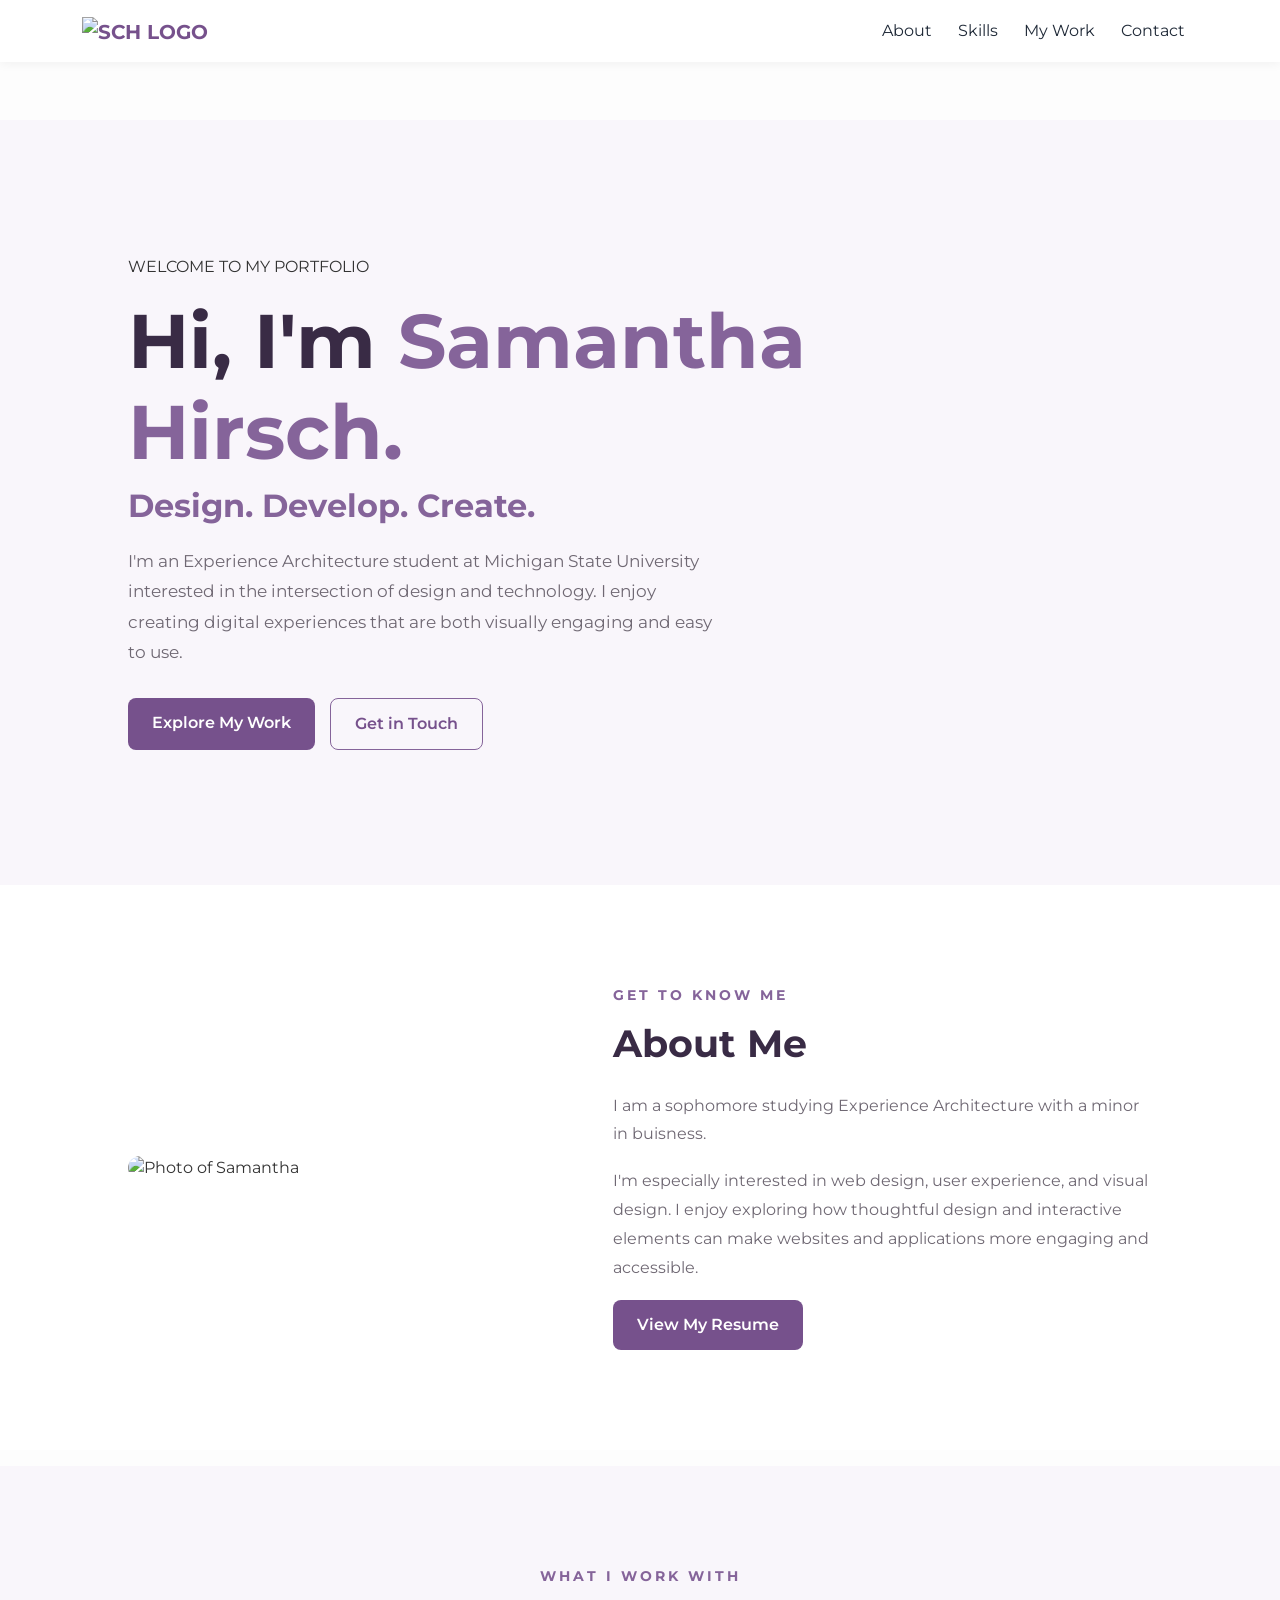
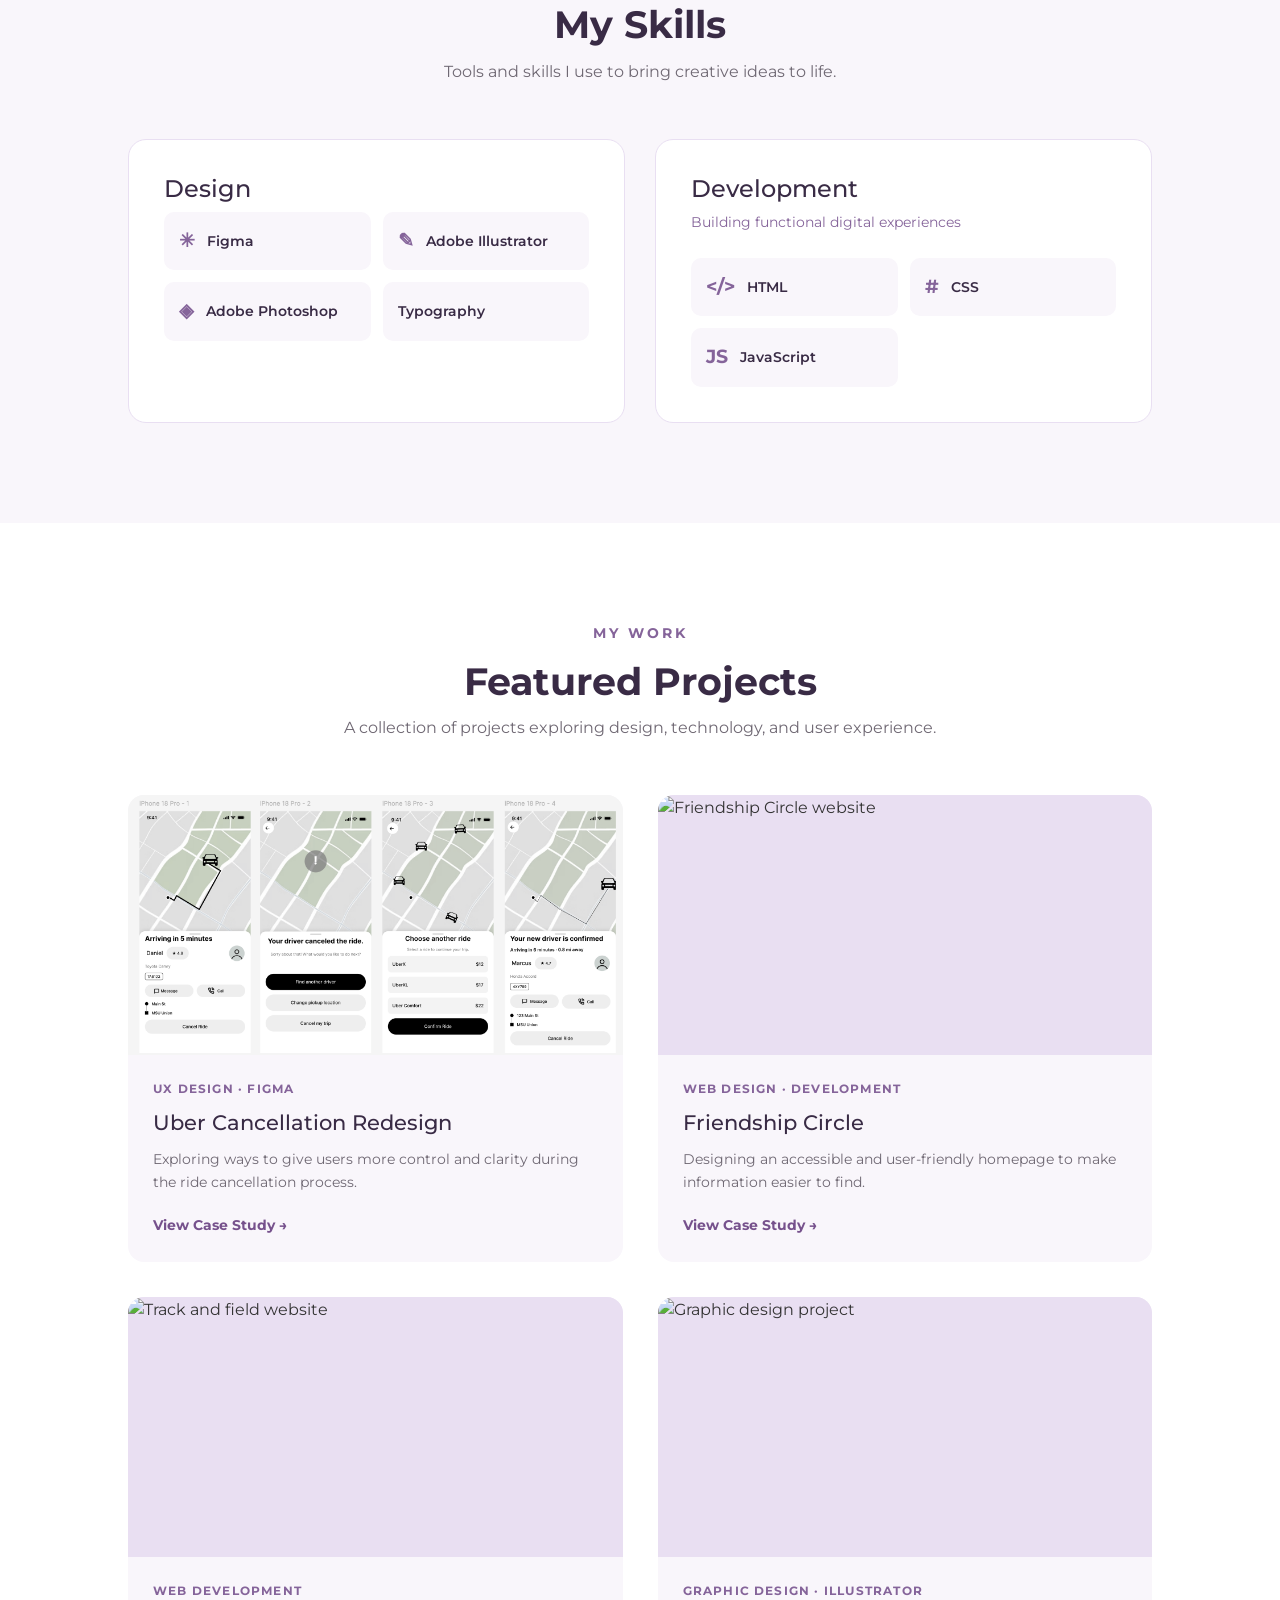
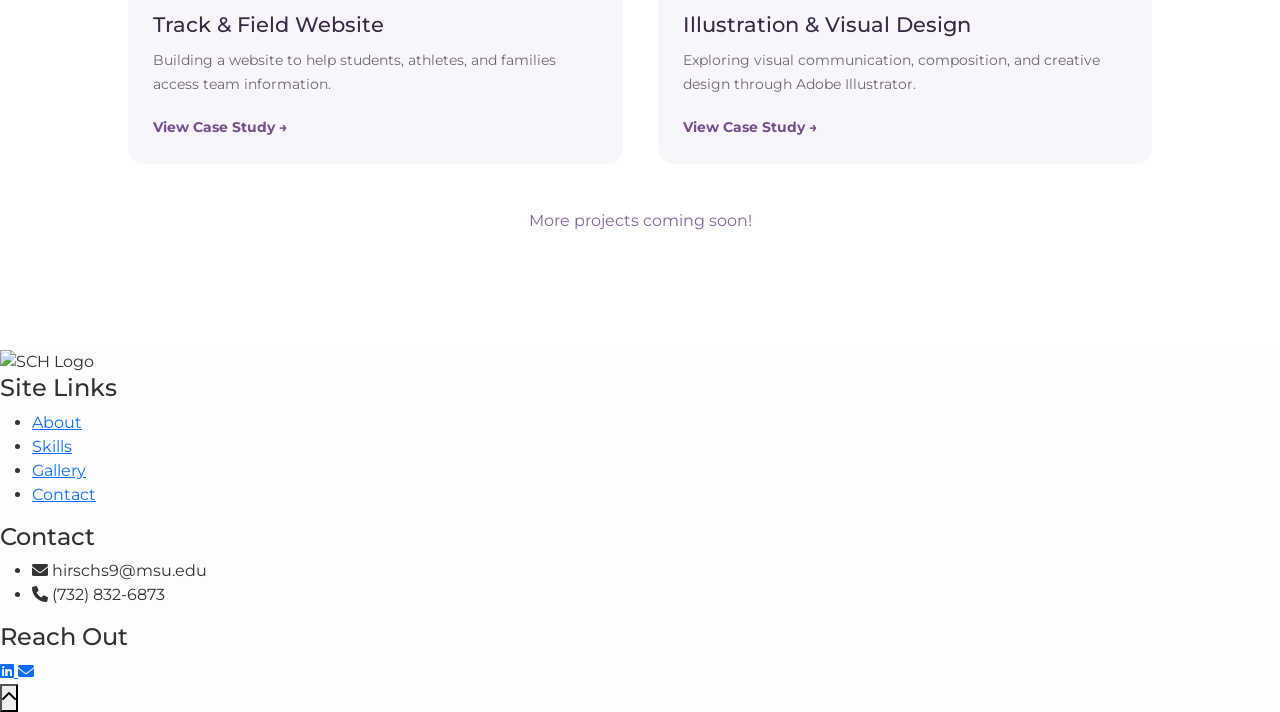
==== index.html @ 7dc7e7a7 "progress!!" ====
<!DOCTYPE html>
<html lang="en">

<head>
  <title> Samantha Hirsch Portfolio</title>
  <meta charset="utf-8" />
  <meta name="viewport" content="width=device-width, initial-scale=1" />
  <link rel="icon" type="image/x-icon" href="imgs/logo.png">
  <!-- Google Fonts -->
  <link href="https://fonts.googleapis.com/css2?family=Montserrat:wght@400;600;700&display=swap" rel="stylesheet" />
  <link rel="stylesheet" href="https://use.typekit.net/flj6loo.css">
  <!-- Bootstrap CSS -->
  <link href="https://cdn.jsdelivr.net/npm/bootstrap@5.3.2/dist/css/bootstrap.min.css" rel="stylesheet" />
  <link href="https://cdnjs.cloudflare.com/ajax/libs/font-awesome/6.0.0-beta3/css/all.min.css" rel="stylesheet" />
  <link rel="stylesheet" href="css/style.css" />
  <link rel="stylesheet" href="css/gallery.css" />
  <link rel="stylesheet" href="css/skills.css">
  <link rel="stylesheet" href="css/footer.css">

</head>

<body>
  <!-- Navbar -->
  <nav class="navbar navbar-expand-lg fixed-top">
    <div class="container">
      <a class="navbar-brand fw-bold text-uppercase" href="#">
        <img class="img-fluid" src="imgs/logo.png" width="50px" height="50px" alt="SCH Logo">
      </a>
      <button class="navbar-toggler custom-toggler" type="button" data-bs-toggle="collapse" data-bs-target="#navbarNav">
        <span class="line"></span><span class="line"></span><span class="line"></span>
      </button>
      <div class="collapse navbar-collapse" id="navbarNav">
        <ul class="navbar-nav ms-auto">
          <li class="nav-item">
            <a class="nav-link" href="#about">About</a>
          </li>
          <li class="nav-item">
            <a class="nav-link" href="#skills">Skills</a>
          </li>
          <li class="nav-item">
            <a class="nav-link" href="#projects"> My Work</a>
          </li>
          <li class="nav-item">
            <a class="nav-link" href="#contact">Contact</a>
          </li>
        </ul>
      </div>
    </div>
  </nav>
 
  <!-- Welcome Section -->
 <section class="hero" id="home">

            <div class="hero-content">
                <p class="eyebrow">WELCOME TO MY PORTFOLIO</p>

                <h1>
                    Hi, I'm <span>Samantha Hirsch.</span>
                </h1>

                <h2>Design. Develop. Create.</h2>

                <p class="hero-description">
                    I'm an Experience Architecture student at Michigan State University
                    interested in the intersection of design and technology.
                    I enjoy creating digital experiences that are both visually
                    engaging and easy to use.
                </p>

                <div class="hero-buttons">
                    <a href="#projects" class="btn-primary">Explore My Work</a>
                    <a href="#contact" class="btn-secondary">Get in Touch</a>
                </div>
            </div>

        </section>


<!-- ABOUT SECTION -->
<section id="about" class="about">
    <div class="about-container">

        <div class="about-image">
            <img src="imgs/sr.jpeg" alt="Photo of Samantha">
        </div>

        <div class="about-content">
            <p class="section-label">GET TO KNOW ME</p>

            <h2>About Me</h2>

            <p>
                I am a sophomore studying Experience Architecture with a minor in buisness.
            </p>

            <p>
                I'm especially interested in web design, user experience,
                and visual design. I enjoy exploring how thoughtful design
                and interactive elements can make websites and applications
                more engaging and accessible.
            </p>



            <a href="imgs/Samantha Hirsch - Resume (5).pdf"
               class="btn-primary" target="_blank">
                View My Resume
            </a>
        </div>

    </div>
</section>

</a>
</div>
      </p>
       </div>
    </div>
    </div>
  </section>
  <!-- Skills Section -->
  
<!-- SKILLS SECTION -->
<section id="skills" class="skills">
    <div class="skills-container">

        <div class="skills-heading">
            <p class="section-label">WHAT I WORK WITH</p>
            <h2>My Skills</h2>
            <p>Tools and skills I use to bring creative ideas to life.</p>
        </div>

        <div class="skills-groups">

            <!-- DESIGN SKILLS -->
            <div class="skill-group">
                <h3>Design</h3>

                <div class="skill-list">
                    <div class="skill-card">
                        <span class="skill-icon">✳</span>
                        <span>Figma</span>
                    </div>

                    <div class="skill-card">
                        <span class="skill-icon">✎</span>
                        <span>Adobe Illustrator</span>
                    </div>

                    <div class="skill-card">
                        <span class="skill-icon">◈</span>
                        <span>Adobe Photoshop</span>
                    </div>

                    <div class="skill-card">
                        <span>Typography</span>
                    </div>
                </div>
            </div>

            <!-- DEVELOPMENT SKILLS -->
            <div class="skill-group">
                <h3>Development</h3>
                <p class="skill-subtitle">Building functional digital experiences</p>

                <div class="skill-list">
                    <div class="skill-card">
                        <span class="skill-icon">&lt;/&gt;</span>
                        <span>HTML</span>
                    </div>

                    <div class="skill-card">
                        <span class="skill-icon">#</span>
                        <span>CSS</span>
                    </div>

                    <div class="skill-card">
                        <span class="skill-icon">JS</span>
                        <span>JavaScript</span>
                    </div>
                </div>
            </div>

        </div>
    </div>
</section>

  <!--end of skills -->


   <!--start of gallery-->
 
<!-- PROJECTS SECTION -->
<section id="projects" class="projects">
    <div class="projects-container">

        <div class="projects-heading">
            <p class="section-label">MY WORK</p>
            <h2>Featured Projects</h2>
            <p>A collection of projects exploring design, technology, and user experience.</p>
        </div>

        <div class="project-grid">

            <!-- PROJECT 1 -->
            <a href="uber.html" class="project-card">
                <div class="project-image">
                    <img src="imgs/finalfigma.png" alt="Uber app redesign">
                </div>
                <div class="project-info">
                    <p class="project-category">UX DESIGN · FIGMA</p>
                    <h3>Uber Cancellation Redesign</h3>
                    <p>Exploring ways to give users more control and clarity during the ride cancellation process.</p>
                    <span>View Case Study →</span>
                </div>
            </a>

            <!-- PROJECT 2 -->
            <a href="projects/friendship-circle.html" class="project-card">
                <div class="project-image">
                    <img src="imgs/friendship-project.jpg" alt="Friendship Circle website">
                </div>
                <div class="project-info">
                    <p class="project-category">WEB DESIGN · DEVELOPMENT</p>
                    <h3>Friendship Circle</h3>
                    <p>Designing an accessible and user-friendly homepage to make information easier to find.</p>
                    <span>View Case Study →</span>
                </div>
            </a>

            <!-- PROJECT 3 -->
            <a href="projects/track-field.html" class="project-card">
                <div class="project-image">
                    <img src="imgs/track-project.jpg" alt="Track and field website">
                </div>
                <div class="project-info">
                    <p class="project-category">WEB DEVELOPMENT</p>
                    <h3>Track & Field Website</h3>
                    <p>Building a website to help students, athletes, and families access team information.</p>
                    <span>View Case Study →</span>
                </div>
            </a>

            <!-- PROJECT 4 -->
            <a href="projects/graphic-design.html" class="project-card">
                <div class="project-image">
                    <img src="imgs/graphic-project.jpg" alt="Graphic design project">
                </div>
                <div class="project-info">
                    <p class="project-category">GRAPHIC DESIGN · ILLUSTRATOR</p>
                    <h3>Illustration & Visual Design</h3>
                    <p>Exploring visual communication, composition, and creative design through Adobe Illustrator.</p>
                    <span>View Case Study →</span>
                </div>
            </a>

        </div>

        <div class="projects-footer">
            <p>More projects coming soon!</p>
        </div>

    </div>
</section>

  

  
  <!-- Footer -->
  <footer class="footer" id="contact">
    <div class="footer-container">
      <!-- Branding -->
      <div class="footer-brand">
        <div class="logo-container">
          <img src="imgs/logo.png" alt="SCH Logo" class="footer-logo">
        </div>
      </div>
      <!-- Navigation Links -->
      <div class="footer-links">
        <h4 class="footer-heading">Site Links</h4>
        <ul class="footer-nav-list">
          <li><a href="#welcome">About</a></li>
          <li><a href="#skills">Skills</a></li>
          <li><a href="#vue_app">Gallery</a></li>
          <li><a href="#contact">Contact</a></li>
        </ul>
      </div>
      <!-- Contact Info -->
      <div class="footer-contact">
        <h4 class="footer-heading">Contact </h4>
        <ul class="contact-list">
          <li class="contact-item">
            <i class="fas fa-envelope"></i>
            <span>hirschs9@msu.edu</span>
          </li>
          <li class="contact-item">
            <i class="fas fa-phone"></i>
            <span>(732) 832-6873</span>
          </li>
        </ul>
      </div>

      
      <!-- Social Media -->
      <div class="footer-social">
        <h4 class="footer-heading">Reach Out  </h4>
        <div class="social-icons">
          <a href="https://www.linkedin.com/in/samantha-hirsch-7408743b9/" target="_blank" aria-label="GitHub" class="social-icon">
            <i class="fab fa-linkedin"></i>
          </a>
          <a href="mailto:hirschs9@msu.edu" target="_blank" aria-label="Email" class="social-icon">
            <i class="fas fa-envelope"></i>
          </a>
        </div>
      </div>
    </div>
 
  </footer>
  <!-- Scripts -->
  <script src="https://code.jquery.com/jquery-3.6.0.min.js"></script>
  <script src="https://cdn.jsdelivr.net/npm/bootstrap@5.3.2/dist/js/bootstrap.bundle.min.js"></script>
  <script src="https://unpkg.com/vue@3.4.21/dist/vue.global.js"></script>
  <script src="script.js"></script>
    <script src="gallery.js"></script>
<button class="back-to-top" id="backToTopBtn" aria-label="Back to top">
    <i class="fas fa-chevron-up"></i>
</button>
</body>

</html>
---- css/style.css ----
:root {
    --lavender: #e9dff2;
    --light-lavender: #f6f1f9;
    --purple: #76518c;
    --dark-purple: #392b45;
    --cream: #fdfbf8;
    --text: #39343d;
    --muted: #77717b;
    --white: #ffffff;
}


body {
  margin: 0;
  padding-top: 120px;

  scroll-behavior: smooth;
  font-family: 'Montserrat';
  background-color: #fdfdfd;
  color: #333;
}

* {
  margin: 0;
  padding: 0;
  box-sizing: border-box;
}

/* Global heading styles */
h2 {
  color: #8755e4;
  font-weight: 700;
}

h5 {
  font-family: "dupincel-variable";
  color: #7f00b6;
}

/* Lead paragraph styling */
p.lead {
  font-size: 1.1rem;
  color: #4b5563;
}


/* Link styling for lists */
ul.list-unstyled a {
  text-decoration: none;
  color: #7f00b6 !important;
}


/* NAVBAR */

/* Main navbar styling */
.navbar {
  background-color: #ffffff;
  box-shadow: 0 2px 10px rgba(0, 0, 0, 0.05);
  padding: 10px 0;
  position: fixed;
  top: 0;
  z-index: 1000;
}

/* Navigation links */
.navbar .nav-link {
  color: #1f2937;
  margin: 0 5px;
  padding: 8px 15px;
  border-radius: 6px;
  position: relative;
  transition: all 0.3s ease;
  overflow: hidden;
}

/* Nav link hover and active states */
.navbar .nav-link:hover,
.navbar .nav-link.active {
  background-color: #76518c;
  color: #ffffff;
  transform: translateY(-3px);
  box-shadow: 0 4px 8px rgba(135, 85, 228, 0.3);
}

/* Active nav link styling */
.navbar .nav-link.active {
  font-weight: bold;
  border-bottom: 2px solid #76518c;
}

/* Navbar brand */
.navbar-brand {
  margin: 0;
  font-weight: 700;
  color: #76518c !important;
  transition: transform 0.3s ease;
}

.navbar-brand:hover {
  transform: scale(1.05);
}

/* Mobile menu toggle button */
.custom-toggler {
  width: 50px;
  height: 50px;
  border: 2px solid #76518c;
  border-radius: 8px;
  background: transparent;
  display: flex;
  align-items: center;
  justify-content: center;
  position: relative;
}

/* Toggle button lines */
.custom-toggler .line {
  width: 30px;
  height: 4px;
  background-color: #76518c;
  position: absolute;
  left: 50%;
  transform: translateX(-50%);
  border-radius: 2px;
  transition: transform 0.3s, opacity 0.3s;
}

/* Individual line positioning */
.custom-toggler .line:nth-child(1) {
  top: 14px;
}

.custom-toggler .line:nth-child(2) {
  top: 50%;
  transform: translateX(-50%) translateY(-50%);
}

.custom-toggler .line:nth-child(3) {
  bottom: 14px;
}

/* Toggle button animation when expanded */
.custom-toggler[aria-expanded="true"] .line:nth-child(1) {
  top: 50%;
  transform: translateX(-50%) translateY(-50%) rotate(45deg);
}

.custom-toggler[aria-expanded="true"] .line:nth-child(2) {
  opacity: 0;
}

.custom-toggler[aria-expanded="true"] .line:nth-child(3) {
  top: 50%;
  transform: translateX(-50%) translateY(-50%) rotate(-45deg);
}

/* ===========================
   4. WELCOME SECTION
=========================== */

/* Welcome section layout */
.welcome-section {
 padding: 120px 0 80px 0;}


/* Profile image container */
.welcome-section .image-container {
  padding: 10px;
  border-radius: 50%;
  display: inline-block;
}

/* Profile image styling */
.welcome-section .profile-img {
  width: 50px;
  height: 50px;
  object-fit: cover;
  border-radius: 50%;
  box-shadow: 0 8px 20px rgba(0, 0, 0, 0.15);
  object-position: 80% 20%;
  border: 4px solid white;
  transition: all 0.3s ease;
}

/* Profile image hover effect */
.welcome-section .profile-img:hover {
  transform: scale(1.05);
  box-shadow: 0 12px 24px rgba(0, 0, 0, 0.2);
}

/* Introduction text styling */
.welcome-section .intro-text {
  padding-left: 15px;
  border-left: 3px solid rgba(0, 86, 179, 0.3);
}

/* Call-to-action buttons */
.welcome-section .cta-buttons {
  margin-top: 20px;
}

/* Welcome section responsive design */
@media (max-width: 768px) {
  .welcome-section h2:after {
    left: 50%;
    transform: translateX(-50%);
  }
  
  .welcome-section .intro-text {
    padding-left: 0;
    border-left: none;
    text-align: center;
  } 
}



.resume-btn {
  display: inline-block;
  margin-top: 20px;
  padding: 12px 28px;
  background-color: #8755e4;
  color: white;
  text-decoration: none;
  border-radius: 25px;
  font-weight: 600;
  transition: all 0.3s ease;
}

.resume-btn:hover {
  background-color: #7f00b6;
  color: white;
  transform: translateY(-2px);
  box-shadow: 0 4px 10px rgba(0, 0, 0, 0.15);
}


/* HERO SECTION */

.hero {
    min-height: 85vh;
    display: flex;
    align-items: center;
    padding: 100px 10%;
    background-color: #F9F6FB;
}

.hero-content {
    max-width: 750px;
}

.hero-intro,
.section-label {
    color: #85649A;
    font-size: 14px;
    font-weight: 700;
    letter-spacing: 3px;
    margin-bottom: 15px;
}

.hero h1 {
    font-family: 'Montserrat', sans-serif;
    font-size: clamp(42px, 7vw, 76px);
    font-weight: 700;
    color: #392B45;
    margin-bottom: 10px;
}

.hero h1 span {
    color: #85649A;
}

.hero h2 {
    font-family: 'Montserrat', sans-serif;
    font-size: clamp(22px, 3vw, 32px);
    color: #85649A;
    margin-bottom: 20px;
}

.hero-description {
    font-size: 17px;
    line-height: 1.8;
    color: #6F6873;
    max-width: 600px;
    margin-bottom: 30px;
}

.hero-buttons {
    display: flex;
    gap: 15px;
    flex-wrap: wrap;
}

.btn-primary,
.btn-secondary {
    display: inline-block;
    padding: 13px 24px;
    border-radius: 8px;
    text-decoration: none;
    font-weight: 600;
    transition: 0.3s ease;
}

.btn-primary {
    background-color: #76518C;
    color: white;
}

.btn-primary:hover {
    background-color: #392B45;
    color: white;
    transform: translateY(-3px);
}

.btn-secondary {
    border: 1px solid #85649A;
    color: #76518C;
}

.btn-secondary:hover {
    background-color: #E9DFF2;
    transform: translateY(-3px);
}


/* ABOUT SECTION */

.about {
    padding: 100px 10%;
    background-color: white;
}

.about-container {
    display: flex;
    align-items: center;
    gap: 70px;
    max-width: 1150px;
    margin: auto;
}

.about-image {
    flex: 1;
}

.about-image img {
    width: 100%;
    max-width: 380px;
    border-radius: 18px;
    object-fit: cover;
}

.about-content {
    flex: 1.3;
}

.about-content h2 {
    font-family: 'Montserrat', sans-serif;
    font-size: 38px;
    color: #392B45;
    margin-bottom: 25px;
}

.about-content p:not(.section-label) {
    color: #6F6873;
    font-size: 16px;
    line-height: 1.8;
    margin-bottom: 18px;
}

/* MOBILE RESPONSIVENESS */

@media (max-width: 768px) {
    .hero {
        min-height: 75vh;
        padding: 80px 7%;
    }

    .about {
        padding: 70px 7%;
    }

    .about-container {
        flex-direction: column;
        gap: 35px;
    }

    .about-image img {
        max-width: 100%;
    }
}
---- css/gallery.css ----
/* PROJECTS SECTION */

.projects {
    padding: 100px 10%;
    background-color: white;
}

.projects-container {
    max-width: 1150px;
    margin: auto;
}

.projects-heading {
    text-align: center;
    margin-bottom: 55px;
}

.projects-heading h2 {
    font-family: 'Montserrat', sans-serif;
    font-size: 38px;
    color: #392B45;
    margin-bottom: 12px;
}

.projects-heading > p:last-child {
    color: #6F6873;
}

.project-grid {
    display: grid;
    grid-template-columns: repeat(2, 1fr);
    gap: 35px;
}

.project-card {
    text-decoration: none;
    color: inherit;
    background-color: #F9F6FB;
    border-radius: 16px;
    overflow: hidden;
    transition: 0.3s ease;
}

.project-card:hover {
    transform: translateY(-6px);
    box-shadow: 0 12px 30px rgba(57, 43, 69, 0.10);
}

.project-image {
    width: 100%;
    height: 260px;
    overflow: hidden;
    background-color: #E9DFF2;
}

.project-image img {
    width: 100%;
    height: 100%;
    object-fit: cover;
    transition: transform 0.4s ease;
}

.project-card:hover .project-image img {
    transform: scale(1.04);
}

.project-info {
    padding: 25px;
}

.project-category {
    color: #85649A;
    font-size: 12px;
    font-weight: 700;
    letter-spacing: 1.2px;
    margin-bottom: 12px;
}

.project-info h3 {
    font-family: 'Montserrat', sans-serif;
    font-size: 21px;
    color: #392B45;
    margin-bottom: 12px;
}

.project-info p:not(.project-category) {
    color: #6F6873;
    font-size: 14px;
    line-height: 1.7;
    margin-bottom: 18px;
}

.project-info span {
    color: #76518C;
    font-size: 14px;
    font-weight: 700;
}

.projects-footer {
    text-align: center;
    margin-top: 45px;
    color: #85649A;
}

@media (max-width: 768px) {
    .project-grid {
        grid-template-columns: 1fr;
    }

    .projects {
        padding: 70px 7%;
    }
}
---- css/skills.css ----
/* SKILLS SECTION */

.skills {
    padding: 100px 10%;
    background-color: #F9F6FB;
}

.skills-container {
    max-width: 1150px;
    margin: auto;
}

.skills-heading {
    text-align: center;
    margin-bottom: 55px;
}

.skills-heading h2 {
    font-family: 'Montserrat', sans-serif;
    font-size: 38px;
    color: #392B45;
    margin-bottom: 12px;
}

.skills-heading > p:last-child {
    color: #6F6873;
    font-size: 16px;
}

.skills-groups {
    display: grid;
    grid-template-columns: repeat(2, 1fr);
    gap: 30px;
}

.skill-group {
    background-color: white;
    padding: 35px;
    border-radius: 18px;
    border: 1px solid #E9DFF2;
}

.skill-group h3 {
    font-family: 'Montserrat', sans-serif;
    font-size: 24px;
    color: #392B45;
    margin-bottom: 8px;
}

.skill-subtitle {
    color: #85649A;
    font-size: 14px;
    margin-bottom: 25px;
}

.skill-list {
    display: grid;
    grid-template-columns: repeat(2, 1fr);
    gap: 12px;
}

.skill-card {
    display: flex;
    align-items: center;
    gap: 12px;
    padding: 15px;
    background-color: #F9F6FB;
    border-radius: 10px;
    color: #392B45;
    font-size: 14px;
    font-weight: 600;
    transition: 0.3s ease;
}

.skill-card:hover {
    background-color: #E9DFF2;
    transform: translateY(-4px);
}

.skill-icon {
    color: #85649A;
    font-size: 19px;
    font-weight: 700;
}

@media (max-width: 768px) {
    .skills {
        padding: 70px 7%;
    }

    .skills-groups {
        grid-template-columns: 1fr;
    }
}
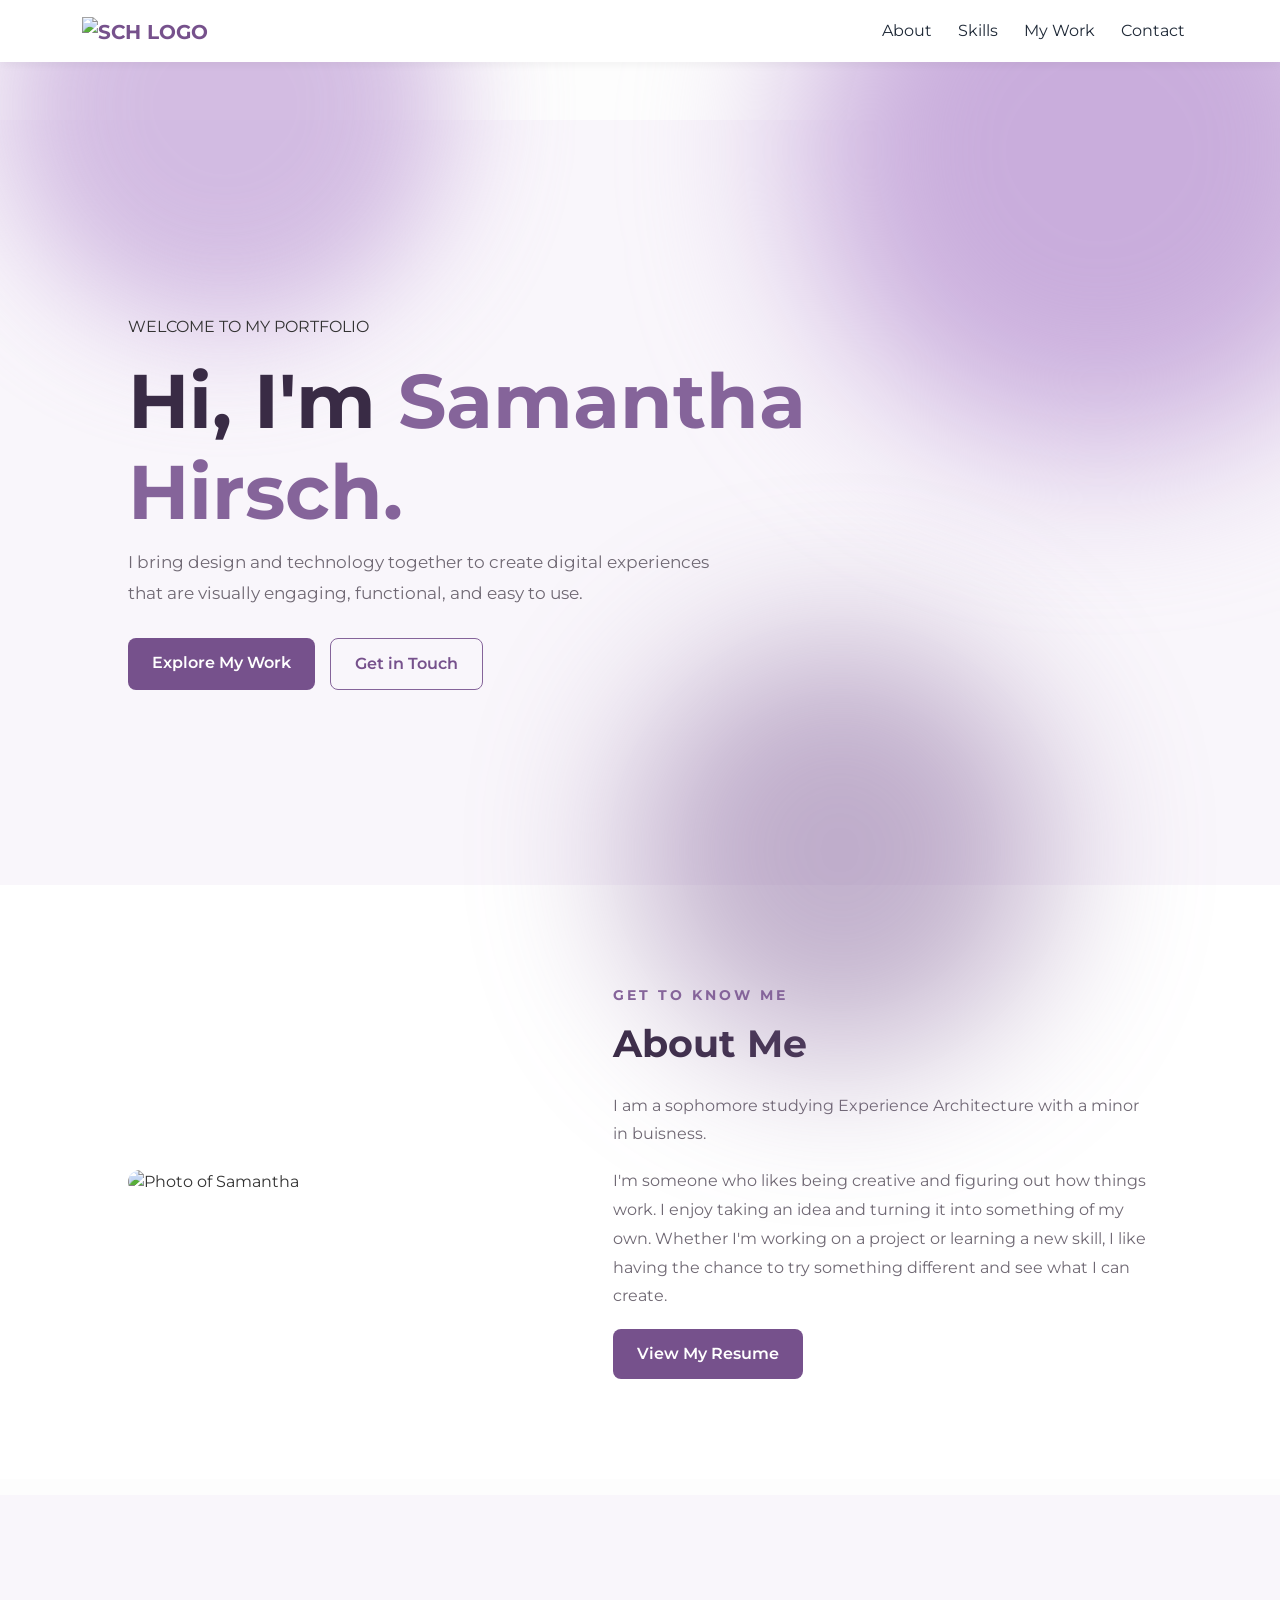
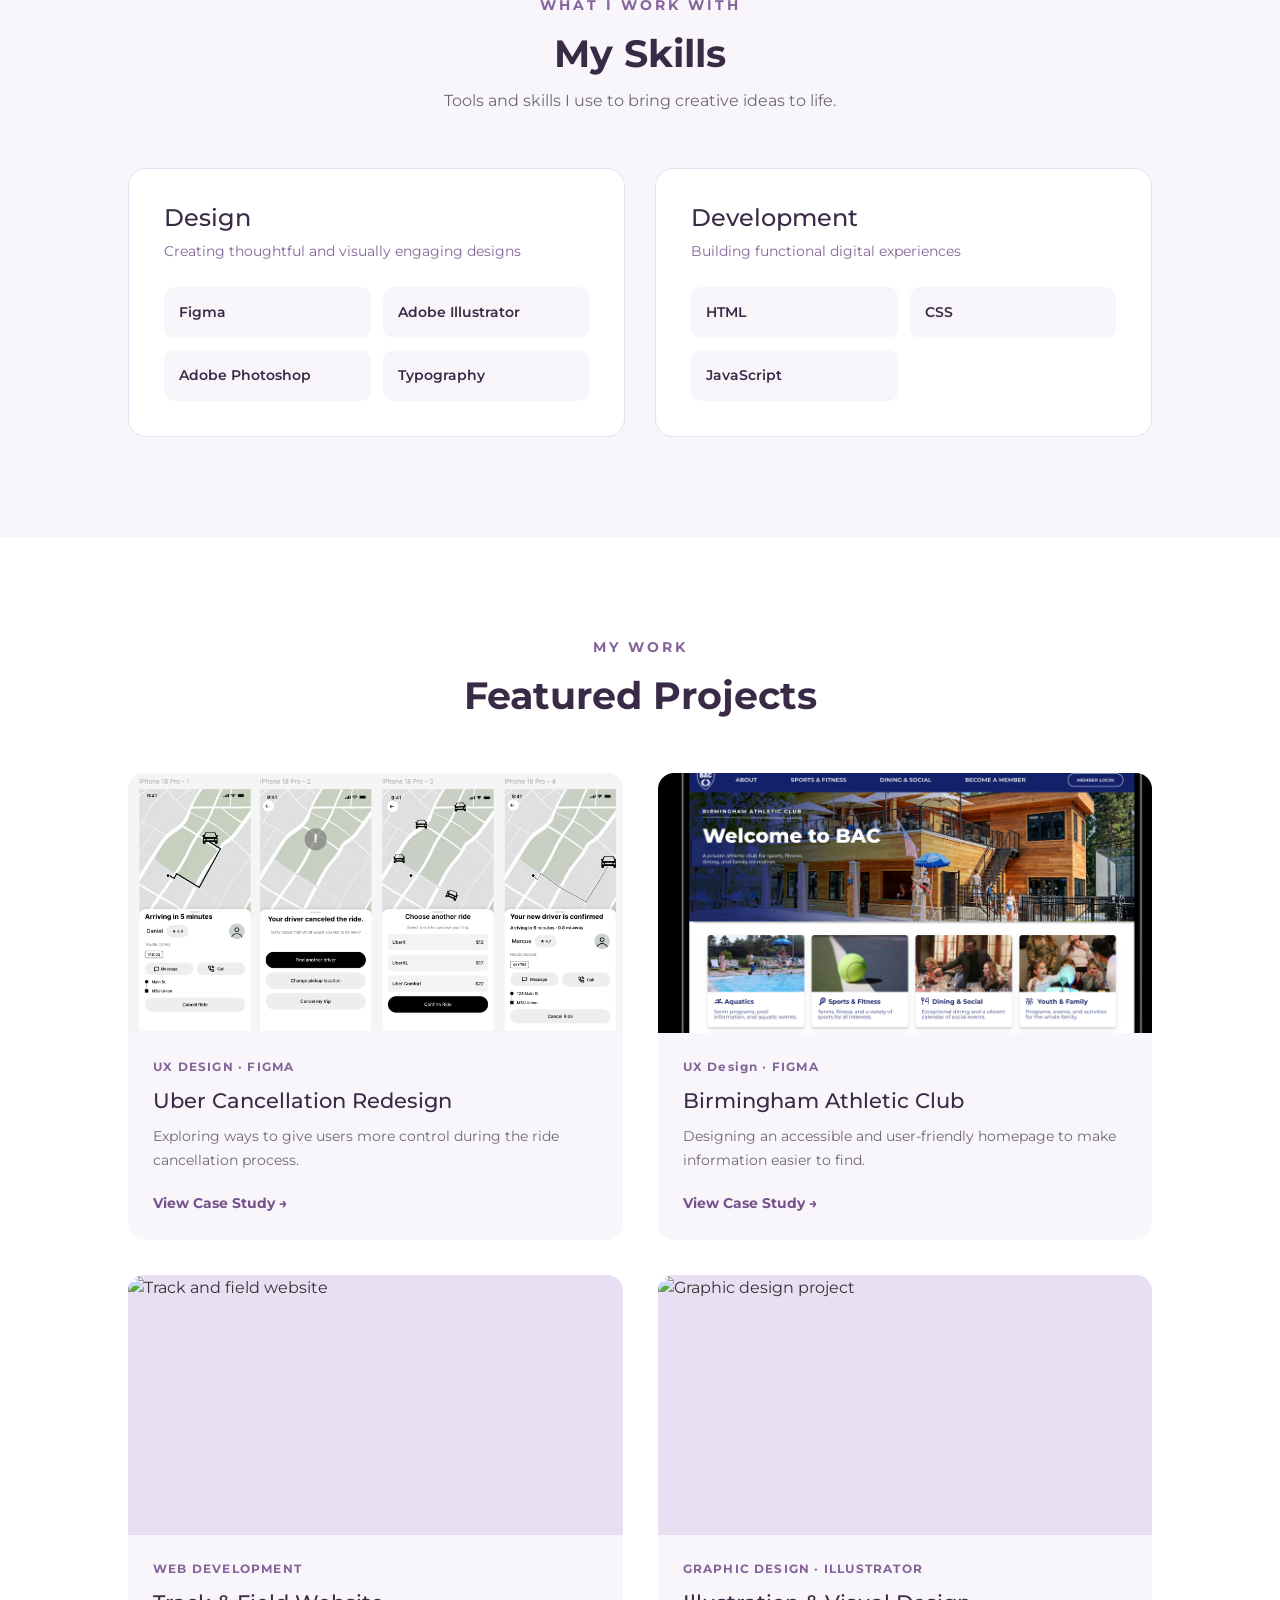
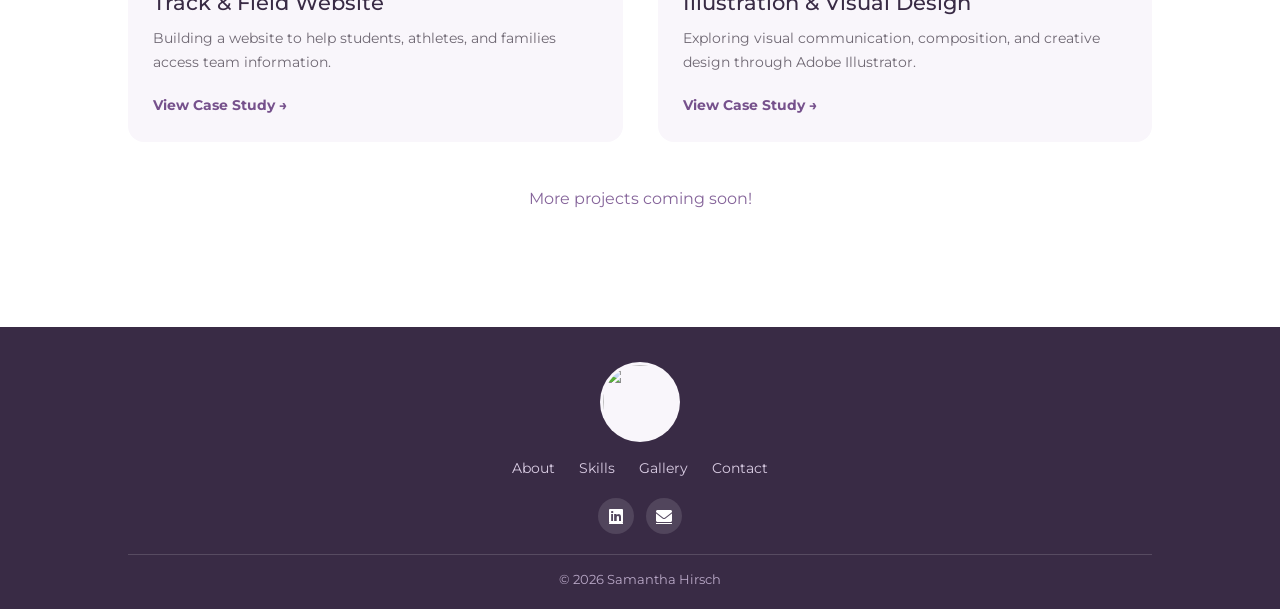
==== commit 2428b4d1: "cool!" ====
--- a/index.html
+++ b/index.html
@@ -50,6 +50,7 @@
  
   <!-- Welcome Section -->
  <section class="hero" id="home">
+    <div class="glow-left"></div>
 
             <div class="hero-content">
                 <p class="eyebrow">WELCOME TO MY PORTFOLIO</p>
@@ -58,13 +59,8 @@
                     Hi, I'm <span>Samantha Hirsch.</span>
                 </h1>
 
-                <h2>Design. Develop. Create.</h2>
-
                 <p class="hero-description">
-                    I'm an Experience Architecture student at Michigan State University
-                    interested in the intersection of design and technology.
-                    I enjoy creating digital experiences that are both visually
-                    engaging and easy to use.
+                    I bring design and technology together to create digital experiences that are visually engaging, functional, and easy to use.
                 </p>
 
                 <div class="hero-buttons">
@@ -72,6 +68,7 @@
                     <a href="#contact" class="btn-secondary">Get in Touch</a>
                 </div>
             </div>
+            
 
         </section>
 
@@ -94,10 +91,7 @@
             </p>
 
             <p>
-                I'm especially interested in web design, user experience,
-                and visual design. I enjoy exploring how thoughtful design
-                and interactive elements can make websites and applications
-                more engaging and accessible.
+                I'm someone who likes being creative and figuring out how things work. I enjoy taking an idea and turning it into something of my own. Whether I'm working on a project or learning a new skill, I like having the chance to try something different and see what I can create.
             </p>
 
 
@@ -135,20 +129,18 @@
             <!-- DESIGN SKILLS -->
             <div class="skill-group">
                 <h3>Design</h3>
+                <p class="skill-subtitle"> Creating thoughtful and visually engaging designs </p>
 
                 <div class="skill-list">
                     <div class="skill-card">
-                        <span class="skill-icon">✳</span>
                         <span>Figma</span>
                     </div>
 
                     <div class="skill-card">
-                        <span class="skill-icon">✎</span>
                         <span>Adobe Illustrator</span>
                     </div>
 
                     <div class="skill-card">
-                        <span class="skill-icon">◈</span>
                         <span>Adobe Photoshop</span>
                     </div>
 
@@ -165,17 +157,14 @@
 
                 <div class="skill-list">
                     <div class="skill-card">
-                        <span class="skill-icon">&lt;/&gt;</span>
                         <span>HTML</span>
                     </div>
 
                     <div class="skill-card">
-                        <span class="skill-icon">#</span>
                         <span>CSS</span>
                     </div>
 
                     <div class="skill-card">
-                        <span class="skill-icon">JS</span>
                         <span>JavaScript</span>
                     </div>
                 </div>
@@ -197,7 +186,6 @@
         <div class="projects-heading">
             <p class="section-label">MY WORK</p>
             <h2>Featured Projects</h2>
-            <p>A collection of projects exploring design, technology, and user experience.</p>
         </div>
 
         <div class="project-grid">
@@ -210,19 +198,19 @@
                 <div class="project-info">
                     <p class="project-category">UX DESIGN · FIGMA</p>
                     <h3>Uber Cancellation Redesign</h3>
-                    <p>Exploring ways to give users more control and clarity during the ride cancellation process.</p>
+                    <p>Exploring ways to give users more control during the ride cancellation process.</p>
                     <span>View Case Study →</span>
                 </div>
             </a>
 
             <!-- PROJECT 2 -->
-            <a href="projects/friendship-circle.html" class="project-card">
-                <div class="project-image">
-                    <img src="imgs/friendship-project.jpg" alt="Friendship Circle website">
-                </div>
-                <div class="project-info">
-                    <p class="project-category">WEB DESIGN · DEVELOPMENT</p>
-                    <h3>Friendship Circle</h3>
+            <a href="BAC.html" class="project-card">
+                <div class="project-image">
+                    <img src="imgs/BAC1.png" alt="Birmingham Athletic">
+                </div>
+                <div class="project-info">
+                    <p class="project-category"> UX Design · FIGMA</p>
+                    <h3> Birmingham Athletic Club</h3>
                     <p>Designing an accessible and user-friendly homepage to make information easier to find.</p>
                     <span>View Case Study →</span>
                 </div>
@@ -267,54 +255,26 @@
 
   
   <!-- Footer -->
-  <footer class="footer" id="contact">
-    <div class="footer-container">
-      <!-- Branding -->
-      <div class="footer-brand">
-        <div class="logo-container">
-          <img src="imgs/logo.png" alt="SCH Logo" class="footer-logo">
-        </div>
-      </div>
-      <!-- Navigation Links -->
-      <div class="footer-links">
-        <h4 class="footer-heading">Site Links</h4>
-        <ul class="footer-nav-list">
-          <li><a href="#welcome">About</a></li>
-          <li><a href="#skills">Skills</a></li>
-          <li><a href="#vue_app">Gallery</a></li>
-          <li><a href="#contact">Contact</a></li>
-        </ul>
-      </div>
-      <!-- Contact Info -->
-      <div class="footer-contact">
-        <h4 class="footer-heading">Contact </h4>
-        <ul class="contact-list">
-          <li class="contact-item">
-            <i class="fas fa-envelope"></i>
-            <span>hirschs9@msu.edu</span>
-          </li>
-          <li class="contact-item">
-            <i class="fas fa-phone"></i>
-            <span>(732) 832-6873</span>
-          </li>
-        </ul>
-      </div>
-
-      
-      <!-- Social Media -->
-      <div class="footer-social">
-        <h4 class="footer-heading">Reach Out  </h4>
-        <div class="social-icons">
-          <a href="https://www.linkedin.com/in/samantha-hirsch-7408743b9/" target="_blank" aria-label="GitHub" class="social-icon">
-            <i class="fab fa-linkedin"></i>
-          </a>
-          <a href="mailto:hirschs9@msu.edu" target="_blank" aria-label="Email" class="social-icon">
-            <i class="fas fa-envelope"></i>
-          </a>
-        </div>
-      </div>
-    </div>
- 
+<footer class="footer" id="contact">
+    <img src="imgs/logo.png" class="footer-logo">
+  <ul class="footer-nav-list">
+    <li><a href="#welcome">About</a></li>
+    <li><a href="#skills">Skills</a></li>
+    <li><a href="#vue_app">Gallery</a></li>
+    <li><a href="mailto:hirschs9@msu.edu">Contact</a></li>
+  </ul>
+
+  <div class="social-icons">
+    <a href="https://www.linkedin.com/in/samantha-hirsch-7408743b9/" target="_blank" aria-label="LinkedIn" class="social-icon">
+      <i class="fab fa-linkedin"></i>
+    </a>
+    <a href="mailto:hirschs9@msu.edu" aria-label="Email" class="social-icon">
+      <i class="fas fa-envelope"></i>
+    </a>
+  </div>
+
+  <p class="footer-bottom">&copy; 2026 Samantha Hirsch</p>
+</footer>
   </footer>
   <!-- Scripts -->
   <script src="https://code.jquery.com/jquery-3.6.0.min.js"></script>
--- a/css/style.css
+++ b/css/style.css
@@ -10,6 +10,50 @@
 }
 
 
+.hero::before,
+.hero::after {
+    content: "";
+    position: absolute;
+    border-radius: 50%;
+    filter: blur(80px);
+    z-index: 0;
+}
+
+.hero::before {
+    width: 600px;
+    height: 600px;
+    background: #C9ADDC;
+    top: -150px;
+    right: -120px;
+    opacity: 1;
+}
+
+.hero::after {
+    width: 420px;
+    height: 420px;
+    background: #85649A;
+    bottom: -160px;
+    right: 18%;
+    opacity: 0.5;
+}
+
+.hero-content {
+    position: relative;
+    z-index: 1;
+}
+
+.glow-left {
+    position: absolute;
+    width: 450px;
+    height: 450px;
+    background: #C9ADDC;
+    border-radius: 50%;
+    filter: blur(60px);
+    top: -120px;
+    left: 0;
+    opacity: 0.8;
+    z-index: 0;
+}
 body {
   margin: 0;
   padding-top: 120px;
@@ -389,3 +433,5 @@
         max-width: 100%;
     }
 }
+
+
--- a/css/footer.css
+++ b/css/footer.css
@@ -0,0 +1,165 @@
+/* ===========================
+   6. FOOTER
+=========================== */
+.footer {
+  background: #392B45;
+  color: #ffffff;
+  padding: 35px 10% 20px;
+  text-align: center;
+  font-family: 'Montserrat', sans-serif;
+}
+
+.footer-nav-list {
+  list-style: none;
+  display: flex;
+  flex-wrap: wrap;
+  justify-content: center;
+  gap: 24px;
+  padding: 0;
+  margin: 0 0 18px;
+}
+
+.footer-nav-list a {
+  color: #D9CCE3;
+  text-decoration: none;
+  font-size: 14px;
+  transition: color 0.3s ease;
+}
+
+.footer-nav-list a:hover {
+  color: #ffffff;
+}
+
+.social-icons {
+  display: flex;
+  gap: 12px;
+  justify-content: center;
+  margin-bottom: 20px;
+}
+
+.social-icon {
+  display: inline-flex;
+  align-items: center;
+  justify-content: center;
+  width: 36px;
+  height: 36px;
+  border-radius: 50%;
+  background: rgba(255, 255, 255, 0.12);
+  color: #ffffff;
+  font-size: 16px;
+  transition: all 0.3s ease;
+}
+
+.social-icon:hover {
+  background: rgba(255, 255, 255, 0.25);
+  transform: translateY(-3px);
+}
+
+.footer-bottom {
+  border-top: 1px solid rgba(255, 255, 255, 0.15);
+  padding-top: 15px;
+  margin: 0;
+  font-size: 13px;
+  color: #B9A8C7;
+}
+
+.footer-logo {
+  width: 80px;
+  height: 80px;
+  border-radius: 50%;
+  background: #F9F6FB;
+  padding: 3px;
+  object-fit: cover;
+  margin-bottom: 14px;
+}
+/* top button */
+     .back-to-top {
+            position: fixed;
+            bottom: 30px;
+            right: 30px;
+            width: 55px;
+            height: 55px;
+            background: linear-gradient(135deg, #85649A, #392B45);       
+             color: white;
+            border: none;
+            border-radius: 50%;
+            cursor: pointer;
+            display: flex;
+            align-items: center;
+            justify-content: center;
+            font-size: 20px;
+            box-shadow: 0 4px 20px rgba(135, 85, 228, 0.3);
+            transition: all 0.3s ease;
+            opacity: 0;
+            visibility: hidden;
+            transform: translateY(20px);
+            z-index: 1000;
+            border: 2px solid rgba(255, 255, 255, 0.1);
+        }
+
+        .back-to-top.show {
+            opacity: 1;
+            visibility: visible;
+            transform: translateY(0);
+        }
+
+        .back-to-top:hover {
+            background: linear-gradient(135deg, #6a3dc4, #6a0099);
+            transform: translateY(-5px);
+            box-shadow: 0 8px 30px rgba(135, 85, 228, 0.5);
+            border-color: rgba(255, 255, 255, 0.2);
+        }
+
+        .back-to-top:active {
+            transform: translateY(-2px);
+            box-shadow: 0 4px 15px rgba(135, 85, 228, 0.4);
+        }
+
+        .back-to-top i {
+            transition: transform 0.3s ease;
+        }
+
+        .back-to-top:hover i {
+            transform: translateY(-2px);
+        }
+
+        /* Pulse animation when first appears */
+        .back-to-top.show {
+            animation: pulseIn 0.6s ease-out;
+        }
+
+        @keyframes pulseIn {
+            0% {
+                transform: scale(0.5) translateY(20px);
+                opacity: 0;
+            }
+            50% {
+                transform: scale(1.1) translateY(-2px);
+                opacity: 0.8;
+            }
+            100% {
+                transform: scale(1) translateY(0);
+                opacity: 1;
+            }
+        }
+
+        /* Responsive adjustments */
+        @media (max-width: 768px) {
+            .back-to-top {
+                bottom: 20px;
+                right: 20px;
+                width: 50px;
+                height: 50px;
+                font-size: 18px;
+            }
+        }
+
+        @media (max-width: 480px) {
+            .back-to-top {
+                bottom: 15px;
+                right: 15px;
+                width: 45px;
+                height: 45px;
+                font-size: 16px;
+            }
+        }
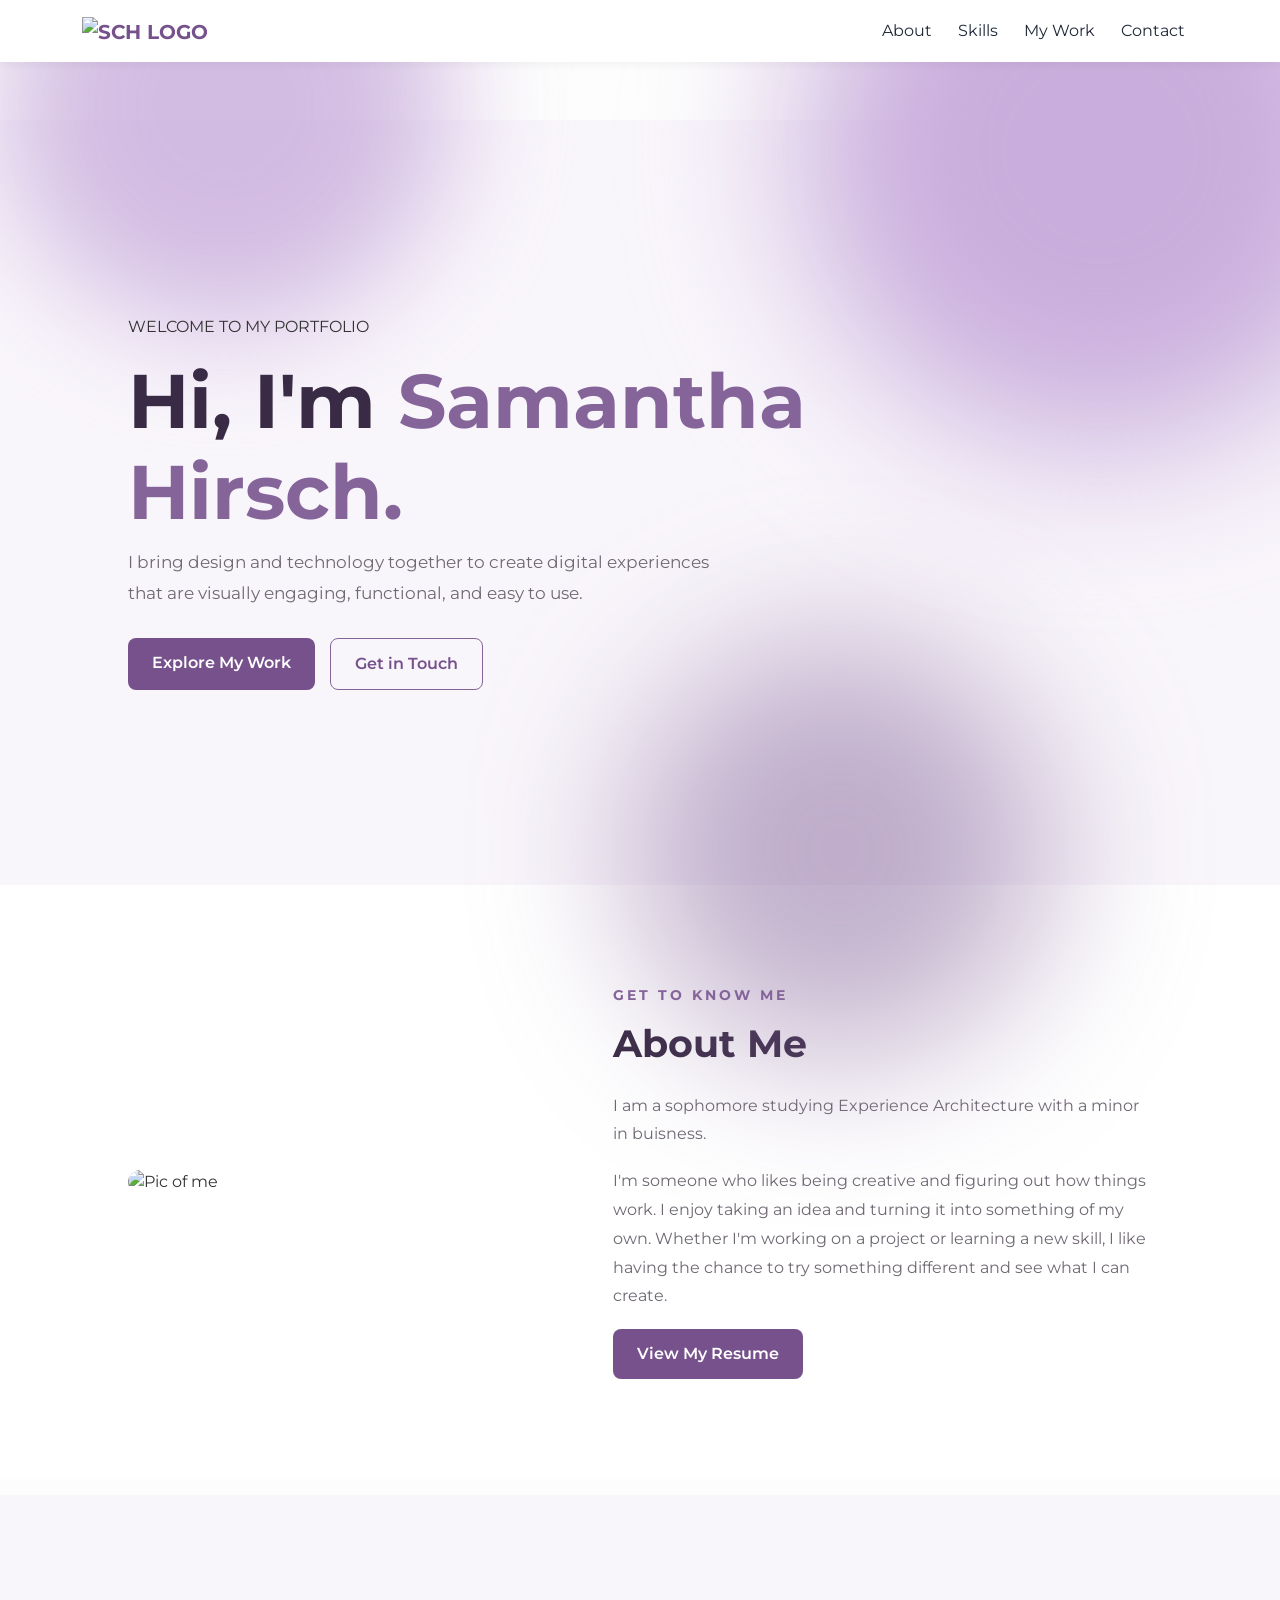
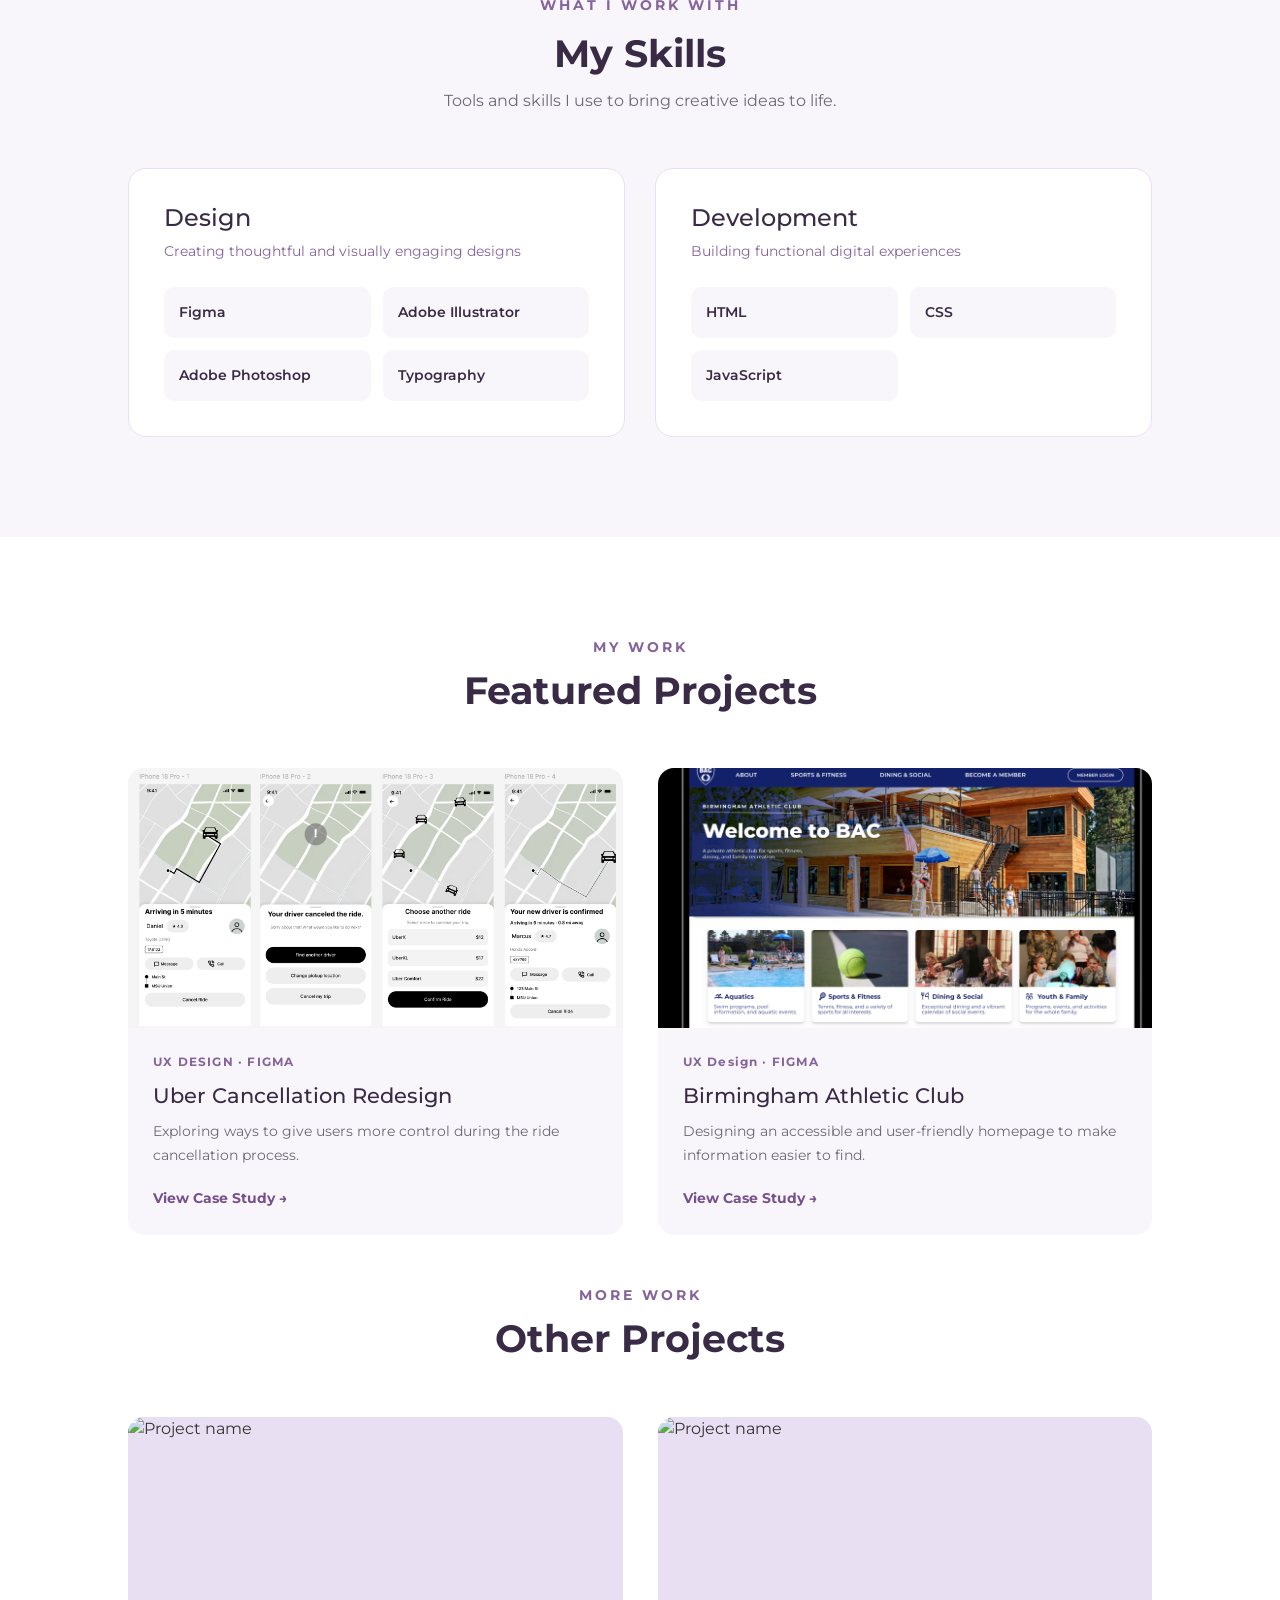
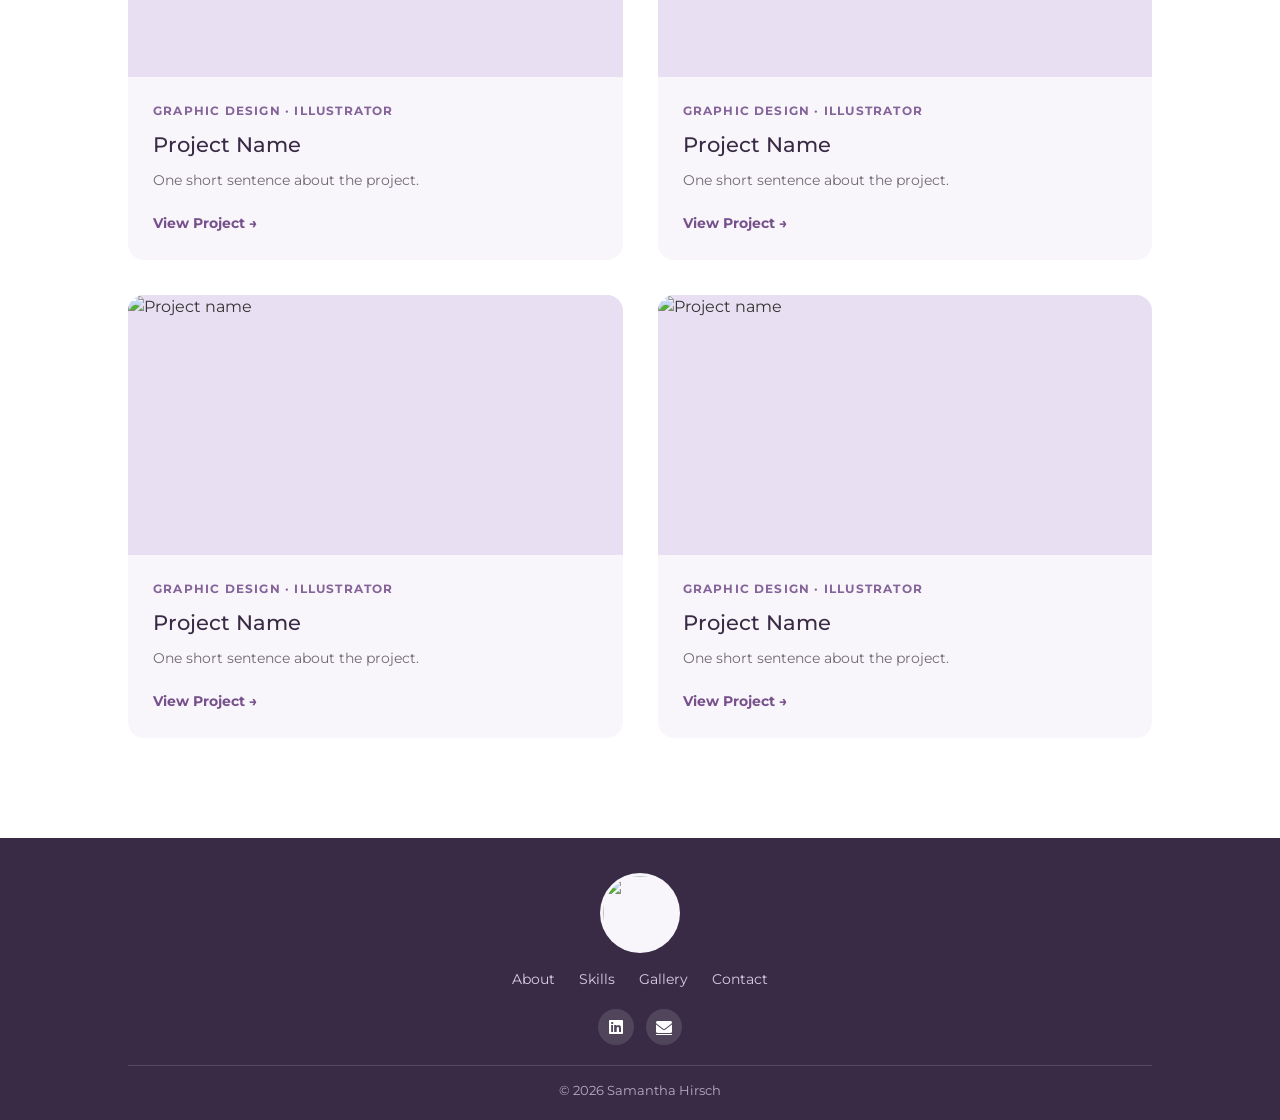
==== commit c519432e: "hehe" ====
--- a/index.html
+++ b/index.html
@@ -78,7 +78,7 @@
     <div class="about-container">
 
         <div class="about-image">
-            <img src="imgs/sr.jpeg" alt="Photo of Samantha">
+            <img src="imgs/me.jpeg" alt="Pic of me">
         </div>
 
         <div class="about-content">
@@ -215,40 +215,78 @@
                     <span>View Case Study →</span>
                 </div>
             </a>
-
-            <!-- PROJECT 3 -->
-            <a href="projects/track-field.html" class="project-card">
-                <div class="project-image">
-                    <img src="imgs/track-project.jpg" alt="Track and field website">
-                </div>
-                <div class="project-info">
-                    <p class="project-category">WEB DEVELOPMENT</p>
-                    <h3>Track & Field Website</h3>
-                    <p>Building a website to help students, athletes, and families access team information.</p>
-                    <span>View Case Study →</span>
-                </div>
-            </a>
-
-            <!-- PROJECT 4 -->
-            <a href="projects/graphic-design.html" class="project-card">
-                <div class="project-image">
-                    <img src="imgs/graphic-project.jpg" alt="Graphic design project">
+            </div>
+            </div>
+
+    <div class="projects-container">
+
+       <div class="projects-container other-projects">
+        <div class="projects-heading">
+            <p class="section-label">MORE WORK</p>
+            <h2 class="label">Other Projects</h2>
+        </div>
+
+        <div class="project-grid">
+
+            <a href="#" class="project-card">
+                <div class="project-image">
+                    <img src="imgs/your-image.png" alt="Project name">
                 </div>
                 <div class="project-info">
                     <p class="project-category">GRAPHIC DESIGN · ILLUSTRATOR</p>
-                    <h3>Illustration & Visual Design</h3>
-                    <p>Exploring visual communication, composition, and creative design through Adobe Illustrator.</p>
-                    <span>View Case Study →</span>
-                </div>
-            </a>
-
-        </div>
-
-        <div class="projects-footer">
-            <p>More projects coming soon!</p>
-        </div>
-
-    </div>
+                    <h3>Project Name</h3>
+                    <p>One short sentence about the project.</p>
+                    <span>View Project →</span>
+                </div>
+            </a>
+
+
+            <a href="#" class="project-card">
+                <div class="project-image">
+                    <img src="imgs/your-image.png" alt="Project name">
+                </div>
+                <div class="project-info">
+                    <p class="project-category">GRAPHIC DESIGN · ILLUSTRATOR</p>
+                    <h3>Project Name</h3>
+                    <p>One short sentence about the project.</p>
+                    <span>View Project →</span>
+                </div>
+            </a>
+
+
+
+            <a href="#" class="project-card">
+                <div class="project-image">
+                    <img src="imgs/your-image.png" alt="Project name">
+                </div>
+                <div class="project-info">
+                    <p class="project-category">GRAPHIC DESIGN · ILLUSTRATOR</p>
+                    <h3>Project Name</h3>
+                    <p>One short sentence about the project.</p>
+                    <span>View Project →</span>
+                </div>
+            </a>
+            
+            <a href="#" class="project-card">
+                <div class="project-image">
+                    <img src="imgs/your-image.png" alt="Project name">
+                </div>
+                <div class="project-info">
+                    <p class="project-category">GRAPHIC DESIGN · ILLUSTRATOR</p>
+                    <h3>Project Name</h3>
+                    <p>One short sentence about the project.</p>
+                    <span>View Project →</span>
+                </div>
+            </a>
+
+            <!-- copy the card above for each extra project -->
+
+        </div>
+    </div>
+
+</section>
+
+
 </section>
 
   
--- a/css/style.css
+++ b/css/style.css
@@ -433,5 +433,21 @@
         max-width: 100%;
     }
 }
-
-
+.prototype {
+    max-width: 1100px;
+    margin: 80px auto;
+    text-align: center;
+}
+
+.prototype-embed {
+    margin-top: 30px;
+}
+
+.prototype-embed iframe {
+    width: 100%;
+    max-width: 420px;   /* phone-sized; use 1000px for a desktop prototype */
+    height: 800px;
+    border: none;
+    border-radius: 24px;
+    box-shadow: 0 10px 30px rgba(0, 0, 0, 0.1);
+}
--- a/css/gallery.css
+++ b/css/gallery.css
@@ -112,3 +112,11 @@
         padding: 70px 7%;
     }
 }
+
+.projects-heading .section-label {
+    margin-bottom: 10px;
+}
+
+.projects-container.other-projects {
+    margin-top: 50px;
+}
--- a/css/footer.css
+++ b/css/footer.css
@@ -80,7 +80,7 @@
             width: 55px;
             height: 55px;
             background: linear-gradient(135deg, #85649A, #392B45);       
-             color: white;
+            color: white;
             border: none;
             border-radius: 50%;
             cursor: pointer;
